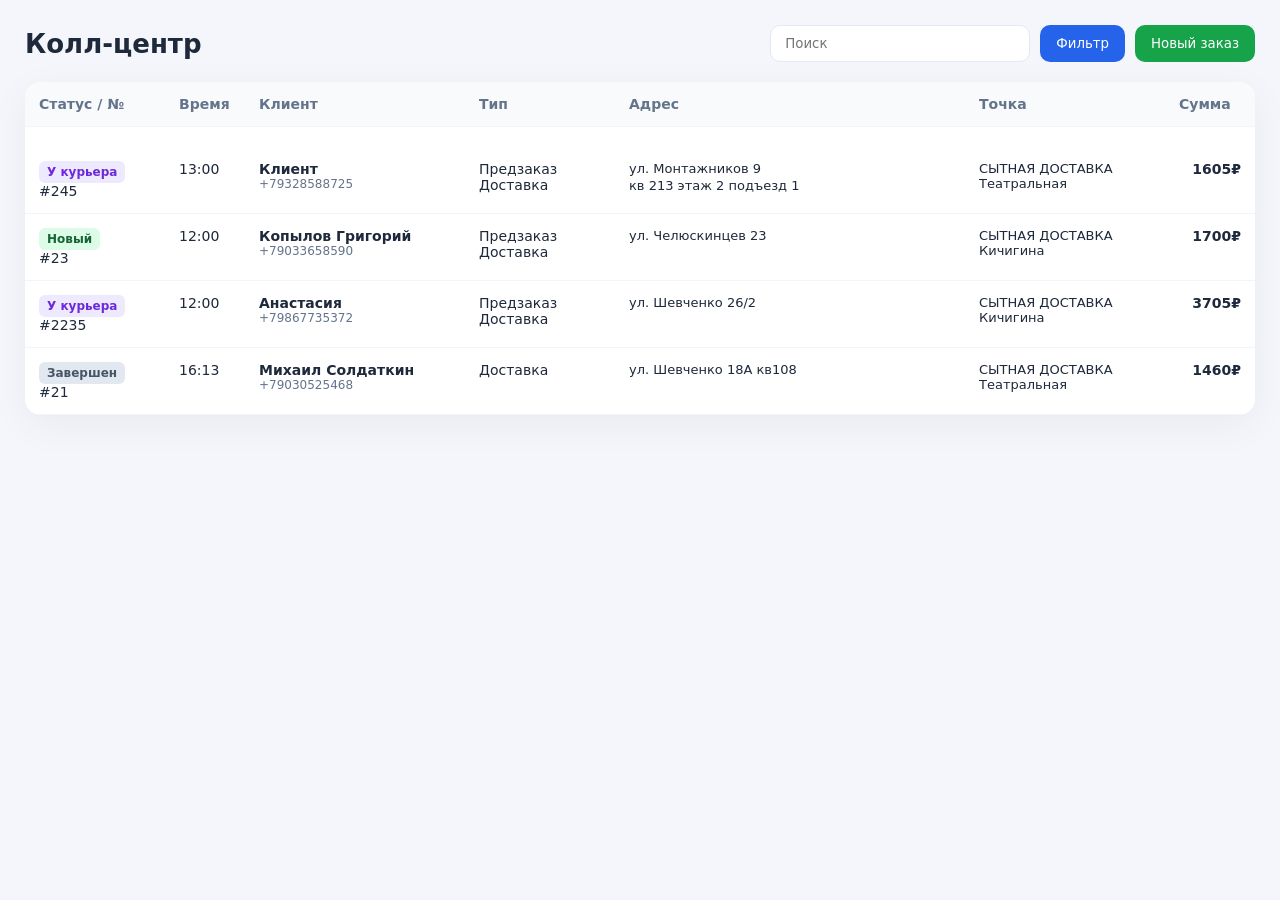
==== test/index.html @ 9513e7e0 "Create test/index.html" ====
<!DOCTYPE html>
<html lang="ru">
<head>
<meta charset="UTF-8">
<title>Колл-центр — POLIHOV DEV STUDIO</title>

<meta name="viewport" content="width=device-width, initial-scale=1">

<style>

*{
box-sizing:border-box;
margin:0;
padding:0;
font-family:system-ui,-apple-system,Segoe UI,Roboto;
}

body{
background:#f4f6fb;
color:#1e293b;
}

.wrapper{
max-width:1500px;
margin:auto;
padding:25px;
}

.header{
display:flex;
justify-content:space-between;
align-items:center;
margin-bottom:20px;
}

.title{
font-size:26px;
font-weight:600;
}

.controls{
display:flex;
gap:10px;
}

.search{
background:white;
border:1px solid #e2e8f0;
padding:10px 14px;
border-radius:10px;
width:260px;
}

.btn{
border:none;
padding:10px 16px;
border-radius:10px;
cursor:pointer;
font-weight:500;
}

.btn-filter{
background:#2563eb;
color:white;
}

.btn-new{
background:#16a34a;
color:white;
}

.table{
background:white;
border-radius:16px;
overflow:hidden;
box-shadow:0 10px 40px rgba(0,0,0,0.05);
}

.row{
display:grid;
grid-template-columns:
140px
80px
220px
150px
1fr
200px
90px;

border-bottom:1px solid #f1f5f9;
}

.row.header{
background:#f8fafc;
font-size:13px;
color:#64748b;
font-weight:600;
}

.cell{
padding:14px;
font-size:14px;
}

.status{
display:inline-block;
padding:4px 8px;
border-radius:6px;
font-size:12px;
font-weight:600;
}

.status.new{
background:#dcfce7;
color:#166534;
}

.status.courier{
background:#ede9fe;
color:#6d28d9;
}

.status.done{
background:#e2e8f0;
color:#475569;
}

.status.cancel{
background:#fee2e2;
color:#991b1b;
}

.client{
font-weight:600;
}

.phone{
font-size:12px;
color:#64748b;
}

.address{
font-size:13px;
line-height:1.3;
}

.branch{
font-size:13px;
font-weight:500;
}

.price{
font-weight:600;
text-align:right;
}

.row:hover{
background:#f9fafb;
cursor:pointer;
}

</style>
</head>


<body>

<div class="wrapper">

<div class="header">

<div class="title">
Колл-центр
</div>

<div class="controls">

<input class="search" placeholder="Поиск">

<button class="btn btn-filter">
Фильтр
</button>

<button class="btn btn-new">
Новый заказ
</button>

</div>

</div>


<div class="table">

<div class="row header">
<div class="cell">Статус / №</div>
<div class="cell">Время</div>
<div class="cell">Клиент</div>
<div class="cell">Тип</div>
<div class="cell">Адрес</div>
<div class="cell">Точка</div>
<div class="cell">Сумма</div>
</div>



<div class="row">

<div class="cell">
<div class="status courier">У курьера</div>
<div>#245</div>
</div>

<div class="cell">13:00</div>

<div class="cell">
<div class="client">Клиент</div>
<div class="phone">+79328588725</div>
</div>

<div class="cell">
Предзаказ<br>Доставка
</div>

<div class="cell address">
ул. Монтажников 9<br>
кв 213 этаж 2 подъезд 1
</div>

<div class="cell branch">
СЫТНАЯ ДОСТАВКА<br>
Театральная
</div>

<div class="cell price">
1605₽
</div>

</div>



<div class="row">

<div class="cell">
<div class="status new">Новый</div>
<div>#23</div>
</div>

<div class="cell">12:00</div>

<div class="cell">
<div class="client">Копылов Григорий</div>
<div class="phone">+79033658590</div>
</div>

<div class="cell">
Предзаказ<br>Доставка
</div>

<div class="cell address">
ул. Челюскинцев 23
</div>

<div class="cell branch">
СЫТНАЯ ДОСТАВКА<br>
Кичигина
</div>

<div class="cell price">
1700₽
</div>

</div>



<div class="row">

<div class="cell">
<div class="status courier">У курьера</div>
<div>#2235</div>
</div>

<div class="cell">12:00</div>

<div class="cell">
<div class="client">Анастасия</div>
<div class="phone">+79867735372</div>
</div>

<div class="cell">
Предзаказ<br>Доставка
</div>

<div class="cell address">
ул. Шевченко 26/2
</div>

<div class="cell branch">
СЫТНАЯ ДОСТАВКА<br>
Кичигина
</div>

<div class="cell price">
3705₽
</div>

</div>



<div class="row">

<div class="cell">
<div class="status done">Завершен</div>
<div>#21</div>
</div>

<div class="cell">16:13</div>

<div class="cell">
<div class="client">Михаил Солдаткин</div>
<div class="phone">+79030525468</div>
</div>

<div class="cell">
Доставка
</div>

<div class="cell address">
ул. Шевченко 18А кв108
</div>

<div class="cell branch">
СЫТНАЯ ДОСТАВКА<br>
Театральная
</div>

<div class="cell price">
1460₽
</div>

</div>



</div>

</div>

</body>
</html>
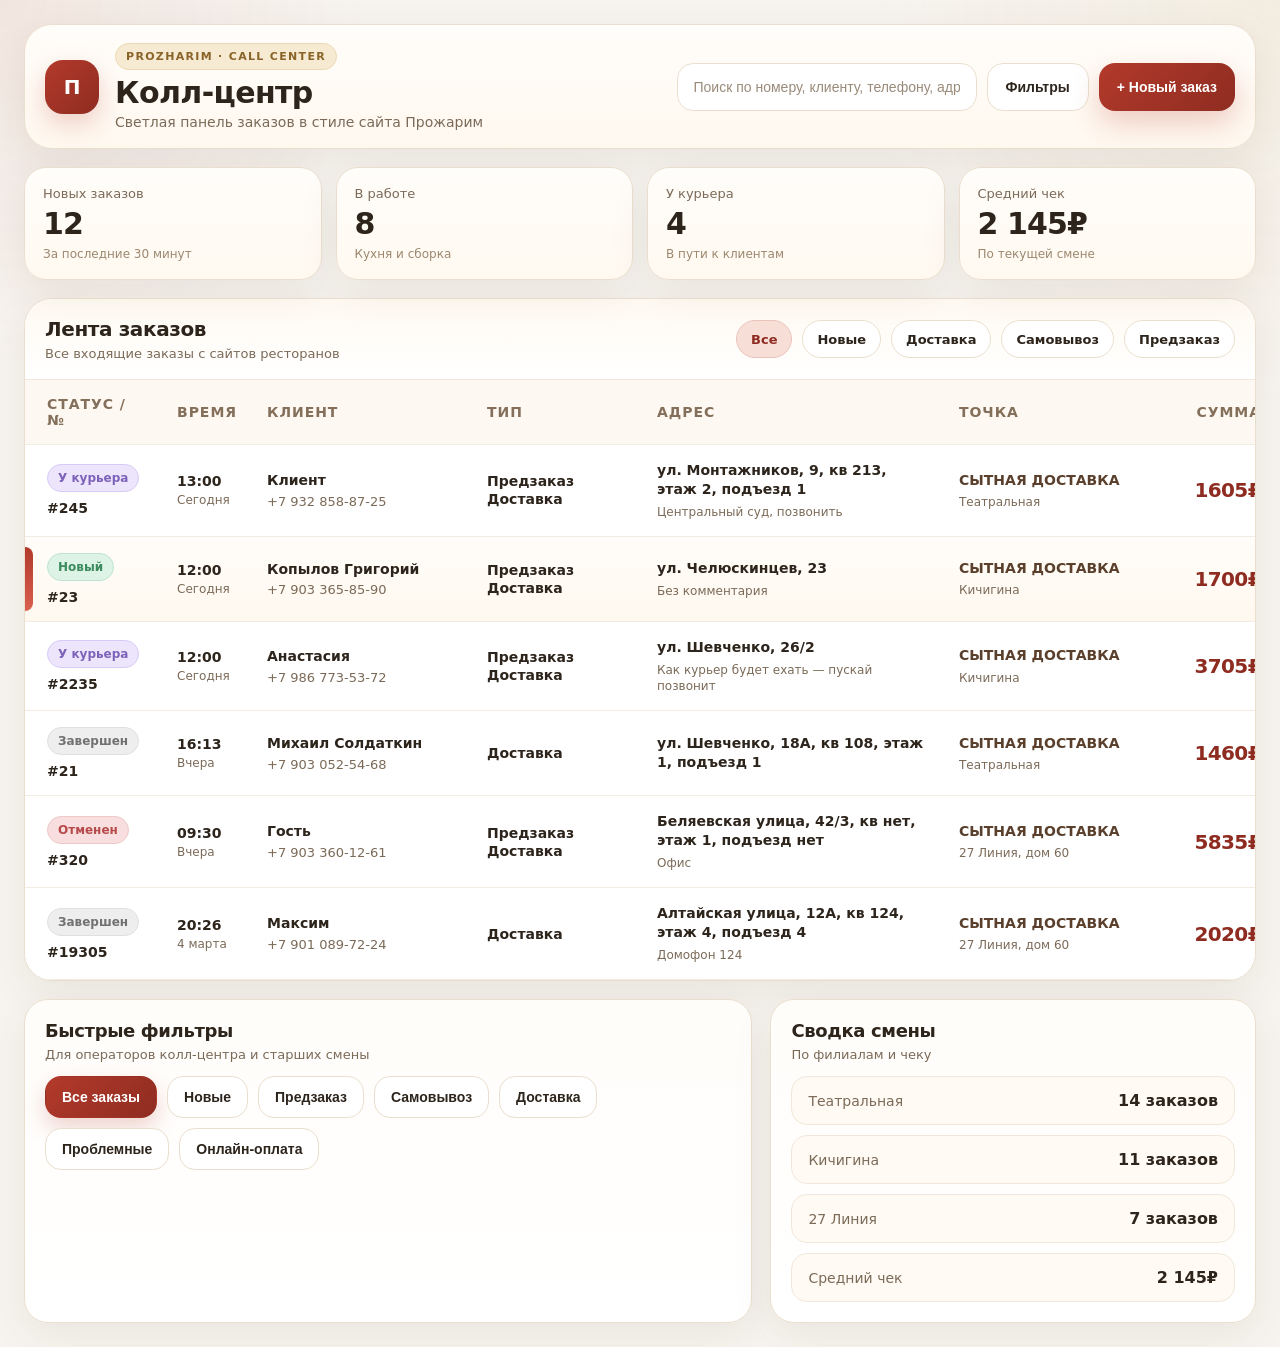
==== commit 059ec8d6: "Update index.html" ====
--- a/test/index.html
+++ b/test/index.html
@@ -1,353 +1,864 @@
 <!DOCTYPE html>
 <html lang="ru">
 <head>
-<meta charset="UTF-8">
-<title>Колл-центр — POLIHOV DEV STUDIO</title>
-
-<meta name="viewport" content="width=device-width, initial-scale=1">
-
-<style>
-
-*{
-box-sizing:border-box;
-margin:0;
-padding:0;
-font-family:system-ui,-apple-system,Segoe UI,Roboto;
-}
-
-body{
-background:#f4f6fb;
-color:#1e293b;
-}
-
-.wrapper{
-max-width:1500px;
-margin:auto;
-padding:25px;
-}
-
-.header{
-display:flex;
-justify-content:space-between;
-align-items:center;
-margin-bottom:20px;
-}
-
-.title{
-font-size:26px;
-font-weight:600;
-}
-
-.controls{
-display:flex;
-gap:10px;
-}
-
-.search{
-background:white;
-border:1px solid #e2e8f0;
-padding:10px 14px;
-border-radius:10px;
-width:260px;
-}
-
-.btn{
-border:none;
-padding:10px 16px;
-border-radius:10px;
-cursor:pointer;
-font-weight:500;
-}
-
-.btn-filter{
-background:#2563eb;
-color:white;
-}
-
-.btn-new{
-background:#16a34a;
-color:white;
-}
-
-.table{
-background:white;
-border-radius:16px;
-overflow:hidden;
-box-shadow:0 10px 40px rgba(0,0,0,0.05);
-}
-
-.row{
-display:grid;
-grid-template-columns:
-140px
-80px
-220px
-150px
-1fr
-200px
-90px;
-
-border-bottom:1px solid #f1f5f9;
-}
-
-.row.header{
-background:#f8fafc;
-font-size:13px;
-color:#64748b;
-font-weight:600;
-}
-
-.cell{
-padding:14px;
-font-size:14px;
-}
-
-.status{
-display:inline-block;
-padding:4px 8px;
-border-radius:6px;
-font-size:12px;
-font-weight:600;
-}
-
-.status.new{
-background:#dcfce7;
-color:#166534;
-}
-
-.status.courier{
-background:#ede9fe;
-color:#6d28d9;
-}
-
-.status.done{
-background:#e2e8f0;
-color:#475569;
-}
-
-.status.cancel{
-background:#fee2e2;
-color:#991b1b;
-}
-
-.client{
-font-weight:600;
-}
-
-.phone{
-font-size:12px;
-color:#64748b;
-}
-
-.address{
-font-size:13px;
-line-height:1.3;
-}
-
-.branch{
-font-size:13px;
-font-weight:500;
-}
-
-.price{
-font-weight:600;
-text-align:right;
-}
-
-.row:hover{
-background:#f9fafb;
-cursor:pointer;
-}
-
-</style>
+  <meta charset="UTF-8" />
+  <meta name="viewport" content="width=device-width, initial-scale=1.0" />
+  <title>Колл-центр — Прожарим</title>
+  <style>
+    :root{
+      --bg:#f7f4ef;
+      --bg-soft:#fcfaf7;
+      --panel:#ffffff;
+      --panel-2:#fffaf3;
+      --line:#eadfce;
+      --line-soft:#f1e8db;
+      --text:#2d241c;
+      --muted:#7b6a58;
+      --accent:#b23a2b;
+      --accent-dark:#8f2c21;
+      --accent-soft:#f7dfd8;
+      --gold:#c6923c;
+      --gold-soft:#f6ead2;
+      --green:#3d8b5f;
+      --green-soft:#ddf3e5;
+      --violet:#7c62b8;
+      --violet-soft:#ece5fb;
+      --gray:#8c8c8c;
+      --gray-soft:#eeeeee;
+      --red:#b64a4a;
+      --red-soft:#f8dede;
+      --shadow:0 12px 40px rgba(78, 51, 26, 0.08);
+      --radius:22px;
+      --radius-sm:14px;
+    }
+
+    *{
+      box-sizing:border-box;
+      margin:0;
+      padding:0;
+    }
+
+    html,body{
+      width:100%;
+      min-height:100%;
+      font-family: Inter, system-ui, -apple-system, Segoe UI, Roboto, Arial, sans-serif;
+      background:
+        radial-gradient(circle at top right, rgba(198,146,60,0.08), transparent 22%),
+        radial-gradient(circle at top left, rgba(178,58,43,0.08), transparent 20%),
+        var(--bg);
+      color:var(--text);
+    }
+
+    body{
+      padding:24px;
+    }
+
+    .app{
+      max-width:1500px;
+      margin:0 auto;
+    }
+
+    .topbar{
+      display:flex;
+      align-items:center;
+      justify-content:space-between;
+      gap:20px;
+      margin-bottom:18px;
+      padding:18px 20px;
+      background:linear-gradient(180deg, #fffdfa 0%, #fff8ef 100%);
+      border:1px solid var(--line);
+      border-radius:28px;
+      box-shadow:var(--shadow);
+    }
+
+    .brand{
+      display:flex;
+      align-items:center;
+      gap:16px;
+      min-width:0;
+    }
+
+    .brand-logo{
+      width:54px;
+      height:54px;
+      border-radius:18px;
+      background:
+        linear-gradient(135deg, var(--accent) 0%, var(--accent-dark) 100%);
+      display:flex;
+      align-items:center;
+      justify-content:center;
+      color:#fff;
+      font-weight:800;
+      font-size:20px;
+      box-shadow:0 10px 24px rgba(178,58,43,0.22);
+      flex-shrink:0;
+    }
+
+    .brand-text{
+      min-width:0;
+    }
+
+    .brand-badge{
+      display:inline-flex;
+      align-items:center;
+      gap:8px;
+      padding:6px 10px;
+      margin-bottom:8px;
+      border-radius:999px;
+      background:var(--gold-soft);
+      color:#8a6328;
+      border:1px solid #edd8b1;
+      font-size:11px;
+      font-weight:700;
+      letter-spacing:.12em;
+      text-transform:uppercase;
+    }
+
+    .brand-title{
+      font-size:30px;
+      font-weight:800;
+      letter-spacing:-0.02em;
+      line-height:1;
+    }
+
+    .brand-subtitle{
+      margin-top:6px;
+      color:var(--muted);
+      font-size:14px;
+    }
+
+    .top-actions{
+      display:flex;
+      align-items:center;
+      gap:10px;
+      flex-wrap:wrap;
+      justify-content:flex-end;
+    }
+
+    .search{
+      width:300px;
+      max-width:100%;
+      height:48px;
+      border-radius:16px;
+      border:1px solid var(--line);
+      background:var(--panel);
+      padding:0 16px;
+      outline:none;
+      color:var(--text);
+      font-size:14px;
+      box-shadow: inset 0 1px 0 rgba(255,255,255,0.9);
+    }
+
+    .search::placeholder{
+      color:#9a8a79;
+    }
+
+    .btn{
+      height:48px;
+      padding:0 18px;
+      border:none;
+      border-radius:16px;
+      font-size:14px;
+      font-weight:700;
+      cursor:pointer;
+      transition:.18s ease;
+      display:inline-flex;
+      align-items:center;
+      gap:10px;
+    }
+
+    .btn:hover{
+      transform:translateY(-1px);
+    }
+
+    .btn-filter{
+      background:#fff;
+      color:var(--text);
+      border:1px solid var(--line);
+    }
+
+    .btn-new{
+      background:linear-gradient(135deg, var(--accent) 0%, var(--accent-dark) 100%);
+      color:#fff;
+      box-shadow:0 12px 28px rgba(178,58,43,0.24);
+    }
+
+    .stats{
+      display:grid;
+      grid-template-columns:repeat(4,1fr);
+      gap:14px;
+      margin-bottom:18px;
+    }
+
+    .stat{
+      background:linear-gradient(180deg, #fffdfa 0%, #fff9f0 100%);
+      border:1px solid var(--line);
+      border-radius:22px;
+      padding:18px 18px;
+      box-shadow:var(--shadow);
+    }
+
+    .stat-label{
+      color:var(--muted);
+      font-size:13px;
+      margin-bottom:8px;
+    }
+
+    .stat-value{
+      font-size:30px;
+      font-weight:800;
+      line-height:1;
+      letter-spacing:-0.03em;
+    }
+
+    .stat-note{
+      margin-top:8px;
+      font-size:12px;
+      color:#9c886f;
+    }
+
+    .orders-wrap{
+      background:var(--panel);
+      border:1px solid var(--line);
+      border-radius:28px;
+      box-shadow:var(--shadow);
+      overflow:hidden;
+    }
+
+    .orders-head{
+      display:flex;
+      align-items:center;
+      justify-content:space-between;
+      gap:14px;
+      padding:18px 20px;
+      background:linear-gradient(180deg, #fffaf2 0%, #fff 100%);
+      border-bottom:1px solid var(--line-soft);
+    }
+
+    .orders-head-left h2{
+      font-size:20px;
+      font-weight:800;
+      letter-spacing:-0.02em;
+    }
+
+    .orders-head-left p{
+      margin-top:5px;
+      color:var(--muted);
+      font-size:13px;
+    }
+
+    .chips{
+      display:flex;
+      flex-wrap:wrap;
+      gap:10px;
+    }
+
+    .chip{
+      height:38px;
+      padding:0 14px;
+      display:inline-flex;
+      align-items:center;
+      border-radius:999px;
+      border:1px solid var(--line);
+      background:#fff;
+      color:var(--text);
+      font-size:13px;
+      font-weight:700;
+    }
+
+    .chip.active{
+      background:var(--accent-soft);
+      color:var(--accent-dark);
+      border-color:#ebc3bb;
+    }
+
+    .table{
+      width:100%;
+      overflow:auto;
+    }
+
+    .table-grid{
+      min-width:1250px;
+    }
+
+    .table-row{
+      display:grid;
+      grid-template-columns:8px 130px 90px 220px 170px 1.6fr 220px 110px;
+      align-items:stretch;
+      border-bottom:1px solid #f3ece2;
+      background:#fff;
+      transition:.18s ease;
+    }
+
+    .table-row:hover{
+      background:#fffaf5;
+    }
+
+    .table-row.header{
+      background:#fdf8f1;
+      color:#846f5a;
+      font-size:12px;
+      font-weight:800;
+      letter-spacing:.08em;
+      text-transform:uppercase;
+    }
+
+    .table-row.selected{
+      background:linear-gradient(180deg, #fffdf9 0%, #fff8ef 100%);
+    }
+
+    .line{
+      background:transparent;
+    }
+
+    .table-row.selected .line{
+      background:linear-gradient(180deg, var(--accent) 0%, #d95f4e 100%);
+      border-radius:0 8px 8px 0;
+      margin:10px 0;
+    }
+
+    .cell{
+      padding:16px 14px;
+      font-size:14px;
+      display:flex;
+      flex-direction:column;
+      justify-content:center;
+    }
+
+    .cell.right{
+      align-items:flex-end;
+      text-align:right;
+    }
+
+    .status{
+      display:inline-flex;
+      align-items:center;
+      width:max-content;
+      padding:6px 10px;
+      border-radius:999px;
+      font-size:12px;
+      font-weight:800;
+      margin-bottom:8px;
+      border:1px solid transparent;
+    }
+
+    .status.new{
+      background:var(--green-soft);
+      color:var(--green);
+      border-color:#bde3cc;
+    }
+
+    .status.courier{
+      background:var(--violet-soft);
+      color:var(--violet);
+      border-color:#d8caf8;
+    }
+
+    .status.done{
+      background:var(--gray-soft);
+      color:#717171;
+      border-color:#e0e0e0;
+    }
+
+    .status.cancel{
+      background:var(--red-soft);
+      color:var(--red);
+      border-color:#efc8c8;
+    }
+
+    .order-id{
+      font-weight:800;
+      color:var(--text);
+    }
+
+    .time-main{
+      font-weight:800;
+    }
+
+    .time-sub{
+      margin-top:4px;
+      color:var(--muted);
+      font-size:12px;
+    }
+
+    .client-name{
+      font-weight:800;
+      line-height:1.2;
+    }
+
+    .client-phone{
+      margin-top:5px;
+      font-size:13px;
+      color:var(--muted);
+    }
+
+    .type-main{
+      line-height:1.3;
+      font-weight:700;
+    }
+
+    .address-main{
+      line-height:1.35;
+      font-weight:600;
+    }
+
+    .address-note{
+      margin-top:5px;
+      color:var(--muted);
+      font-size:12px;
+      line-height:1.35;
+    }
+
+    .point-main{
+      font-weight:800;
+      line-height:1.3;
+      color:#5a402c;
+    }
+
+    .sum{
+      font-size:20px;
+      font-weight:900;
+      letter-spacing:-0.03em;
+      color:var(--accent-dark);
+    }
+
+    .bottom-panels{
+      margin-top:18px;
+      display:grid;
+      grid-template-columns:1.2fr .8fr;
+      gap:18px;
+    }
+
+    .panel{
+      background:linear-gradient(180deg, #fffdfa 0%, #fff 100%);
+      border:1px solid var(--line);
+      border-radius:24px;
+      padding:20px;
+      box-shadow:var(--shadow);
+    }
+
+    .panel h3{
+      font-size:18px;
+      font-weight:800;
+      letter-spacing:-0.02em;
+    }
+
+    .panel p{
+      color:var(--muted);
+      font-size:13px;
+      margin-top:6px;
+      margin-bottom:14px;
+    }
+
+    .filter-list{
+      display:flex;
+      flex-wrap:wrap;
+      gap:10px;
+    }
+
+    .filter-btn{
+      padding:12px 16px;
+      border-radius:16px;
+      border:1px solid var(--line);
+      background:#fff;
+      font-size:14px;
+      font-weight:700;
+      color:var(--text);
+      cursor:pointer;
+      transition:.18s ease;
+    }
+
+    .filter-btn.active{
+      background:linear-gradient(135deg, var(--accent) 0%, var(--accent-dark) 100%);
+      color:#fff;
+      border-color:transparent;
+      box-shadow:0 10px 22px rgba(178,58,43,0.22);
+    }
+
+    .summary-list{
+      display:flex;
+      flex-direction:column;
+      gap:10px;
+    }
+
+    .summary-item{
+      display:flex;
+      justify-content:space-between;
+      align-items:center;
+      gap:12px;
+      padding:14px 16px;
+      border-radius:16px;
+      background:var(--panel-2);
+      border:1px solid var(--line-soft);
+    }
+
+    .summary-item span:first-child{
+      color:var(--muted);
+      font-size:14px;
+    }
+
+    .summary-item span:last-child{
+      font-weight:800;
+      color:var(--text);
+    }
+
+    @media (max-width: 1100px){
+      .stats{
+        grid-template-columns:repeat(2,1fr);
+      }
+
+      .bottom-panels{
+        grid-template-columns:1fr;
+      }
+    }
+
+    @media (max-width: 820px){
+      body{
+        padding:14px;
+      }
+
+      .topbar{
+        flex-direction:column;
+        align-items:stretch;
+        border-radius:22px;
+      }
+
+      .top-actions{
+        justify-content:stretch;
+      }
+
+      .search{
+        width:100%;
+      }
+
+      .btn{
+        flex:1;
+        justify-content:center;
+      }
+
+      .stats{
+        grid-template-columns:1fr 1fr;
+      }
+
+      .brand-title{
+        font-size:24px;
+      }
+
+      .orders-head{
+        flex-direction:column;
+        align-items:stretch;
+      }
+    }
+
+    @media (max-width: 560px){
+      .stats{
+        grid-template-columns:1fr;
+      }
+
+      .brand{
+        align-items:flex-start;
+      }
+
+      .brand-logo{
+        width:46px;
+        height:46px;
+        border-radius:15px;
+        font-size:18px;
+      }
+
+      .brand-title{
+        font-size:22px;
+      }
+    }
+  </style>
 </head>
-
-
 <body>
-
-<div class="wrapper">
-
-<div class="header">
-
-<div class="title">
-Колл-центр
-</div>
-
-<div class="controls">
-
-<input class="search" placeholder="Поиск">
-
-<button class="btn btn-filter">
-Фильтр
-</button>
-
-<button class="btn btn-new">
-Новый заказ
-</button>
-
-</div>
-
-</div>
-
-
-<div class="table">
-
-<div class="row header">
-<div class="cell">Статус / №</div>
-<div class="cell">Время</div>
-<div class="cell">Клиент</div>
-<div class="cell">Тип</div>
-<div class="cell">Адрес</div>
-<div class="cell">Точка</div>
-<div class="cell">Сумма</div>
-</div>
-
-
-
-<div class="row">
-
-<div class="cell">
-<div class="status courier">У курьера</div>
-<div>#245</div>
-</div>
-
-<div class="cell">13:00</div>
-
-<div class="cell">
-<div class="client">Клиент</div>
-<div class="phone">+79328588725</div>
-</div>
-
-<div class="cell">
-Предзаказ<br>Доставка
-</div>
-
-<div class="cell address">
-ул. Монтажников 9<br>
-кв 213 этаж 2 подъезд 1
-</div>
-
-<div class="cell branch">
-СЫТНАЯ ДОСТАВКА<br>
-Театральная
-</div>
-
-<div class="cell price">
-1605₽
-</div>
-
-</div>
-
-
-
-<div class="row">
-
-<div class="cell">
-<div class="status new">Новый</div>
-<div>#23</div>
-</div>
-
-<div class="cell">12:00</div>
-
-<div class="cell">
-<div class="client">Копылов Григорий</div>
-<div class="phone">+79033658590</div>
-</div>
-
-<div class="cell">
-Предзаказ<br>Доставка
-</div>
-
-<div class="cell address">
-ул. Челюскинцев 23
-</div>
-
-<div class="cell branch">
-СЫТНАЯ ДОСТАВКА<br>
-Кичигина
-</div>
-
-<div class="cell price">
-1700₽
-</div>
-
-</div>
-
-
-
-<div class="row">
-
-<div class="cell">
-<div class="status courier">У курьера</div>
-<div>#2235</div>
-</div>
-
-<div class="cell">12:00</div>
-
-<div class="cell">
-<div class="client">Анастасия</div>
-<div class="phone">+79867735372</div>
-</div>
-
-<div class="cell">
-Предзаказ<br>Доставка
-</div>
-
-<div class="cell address">
-ул. Шевченко 26/2
-</div>
-
-<div class="cell branch">
-СЫТНАЯ ДОСТАВКА<br>
-Кичигина
-</div>
-
-<div class="cell price">
-3705₽
-</div>
-
-</div>
-
-
-
-<div class="row">
-
-<div class="cell">
-<div class="status done">Завершен</div>
-<div>#21</div>
-</div>
-
-<div class="cell">16:13</div>
-
-<div class="cell">
-<div class="client">Михаил Солдаткин</div>
-<div class="phone">+79030525468</div>
-</div>
-
-<div class="cell">
-Доставка
-</div>
-
-<div class="cell address">
-ул. Шевченко 18А кв108
-</div>
-
-<div class="cell branch">
-СЫТНАЯ ДОСТАВКА<br>
-Театральная
-</div>
-
-<div class="cell price">
-1460₽
-</div>
-
-</div>
-
-
-
-</div>
-
-</div>
-
+  <div class="app">
+
+    <div class="topbar">
+      <div class="brand">
+        <div class="brand-logo">П</div>
+        <div class="brand-text">
+          <div class="brand-badge">PROZHARIM · CALL CENTER</div>
+          <div class="brand-title">Колл-центр</div>
+          <div class="brand-subtitle">Светлая панель заказов в стиле сайта Прожарим</div>
+        </div>
+      </div>
+
+      <div class="top-actions">
+        <input class="search" type="text" placeholder="Поиск по номеру, клиенту, телефону, адресу">
+        <button class="btn btn-filter">Фильтры</button>
+        <button class="btn btn-new">+ Новый заказ</button>
+      </div>
+    </div>
+
+    <div class="stats">
+      <div class="stat">
+        <div class="stat-label">Новых заказов</div>
+        <div class="stat-value">12</div>
+        <div class="stat-note">За последние 30 минут</div>
+      </div>
+      <div class="stat">
+        <div class="stat-label">В работе</div>
+        <div class="stat-value">8</div>
+        <div class="stat-note">Кухня и сборка</div>
+      </div>
+      <div class="stat">
+        <div class="stat-label">У курьера</div>
+        <div class="stat-value">4</div>
+        <div class="stat-note">В пути к клиентам</div>
+      </div>
+      <div class="stat">
+        <div class="stat-label">Средний чек</div>
+        <div class="stat-value">2 145₽</div>
+        <div class="stat-note">По текущей смене</div>
+      </div>
+    </div>
+
+    <div class="orders-wrap">
+      <div class="orders-head">
+        <div class="orders-head-left">
+          <h2>Лента заказов</h2>
+          <p>Все входящие заказы с сайтов ресторанов</p>
+        </div>
+
+        <div class="chips">
+          <div class="chip active">Все</div>
+          <div class="chip">Новые</div>
+          <div class="chip">Доставка</div>
+          <div class="chip">Самовывоз</div>
+          <div class="chip">Предзаказ</div>
+        </div>
+      </div>
+
+      <div class="table">
+        <div class="table-grid">
+
+          <div class="table-row header">
+            <div class="line"></div>
+            <div class="cell">Статус / №</div>
+            <div class="cell">Время</div>
+            <div class="cell">Клиент</div>
+            <div class="cell">Тип</div>
+            <div class="cell">Адрес</div>
+            <div class="cell">Точка</div>
+            <div class="cell right">Сумма</div>
+          </div>
+
+          <div class="table-row">
+            <div class="line"></div>
+            <div class="cell">
+              <div class="status courier">У курьера</div>
+              <div class="order-id">#245</div>
+            </div>
+            <div class="cell">
+              <div class="time-main">13:00</div>
+              <div class="time-sub">Сегодня</div>
+            </div>
+            <div class="cell">
+              <div class="client-name">Клиент</div>
+              <div class="client-phone">+7 932 858-87-25</div>
+            </div>
+            <div class="cell">
+              <div class="type-main">Предзаказ</div>
+              <div class="type-main">Доставка</div>
+            </div>
+            <div class="cell">
+              <div class="address-main">ул. Монтажников, 9, кв 213, этаж 2, подъезд 1</div>
+              <div class="address-note">Центральный суд, позвонить</div>
+            </div>
+            <div class="cell">
+              <div class="point-main">СЫТНАЯ ДОСТАВКА</div>
+              <div class="address-note">Театральная</div>
+            </div>
+            <div class="cell right">
+              <div class="sum">1605₽</div>
+            </div>
+          </div>
+
+          <div class="table-row selected">
+            <div class="line"></div>
+            <div class="cell">
+              <div class="status new">Новый</div>
+              <div class="order-id">#23</div>
+            </div>
+            <div class="cell">
+              <div class="time-main">12:00</div>
+              <div class="time-sub">Сегодня</div>
+            </div>
+            <div class="cell">
+              <div class="client-name">Копылов Григорий</div>
+              <div class="client-phone">+7 903 365-85-90</div>
+            </div>
+            <div class="cell">
+              <div class="type-main">Предзаказ</div>
+              <div class="type-main">Доставка</div>
+            </div>
+            <div class="cell">
+              <div class="address-main">ул. Челюскинцев, 23</div>
+              <div class="address-note">Без комментария</div>
+            </div>
+            <div class="cell">
+              <div class="point-main">СЫТНАЯ ДОСТАВКА</div>
+              <div class="address-note">Кичигина</div>
+            </div>
+            <div class="cell right">
+              <div class="sum">1700₽</div>
+            </div>
+          </div>
+
+          <div class="table-row">
+            <div class="line"></div>
+            <div class="cell">
+              <div class="status courier">У курьера</div>
+              <div class="order-id">#2235</div>
+            </div>
+            <div class="cell">
+              <div class="time-main">12:00</div>
+              <div class="time-sub">Сегодня</div>
+            </div>
+            <div class="cell">
+              <div class="client-name">Анастасия</div>
+              <div class="client-phone">+7 986 773-53-72</div>
+            </div>
+            <div class="cell">
+              <div class="type-main">Предзаказ</div>
+              <div class="type-main">Доставка</div>
+            </div>
+            <div class="cell">
+              <div class="address-main">ул. Шевченко, 26/2</div>
+              <div class="address-note">Как курьер будет ехать — пускай позвонит</div>
+            </div>
+            <div class="cell">
+              <div class="point-main">СЫТНАЯ ДОСТАВКА</div>
+              <div class="address-note">Кичигина</div>
+            </div>
+            <div class="cell right">
+              <div class="sum">3705₽</div>
+            </div>
+          </div>
+
+          <div class="table-row">
+            <div class="line"></div>
+            <div class="cell">
+              <div class="status done">Завершен</div>
+              <div class="order-id">#21</div>
+            </div>
+            <div class="cell">
+              <div class="time-main">16:13</div>
+              <div class="time-sub">Вчера</div>
+            </div>
+            <div class="cell">
+              <div class="client-name">Михаил Солдаткин</div>
+              <div class="client-phone">+7 903 052-54-68</div>
+            </div>
+            <div class="cell">
+              <div class="type-main">Доставка</div>
+            </div>
+            <div class="cell">
+              <div class="address-main">ул. Шевченко, 18А, кв 108, этаж 1, подъезд 1</div>
+            </div>
+            <div class="cell">
+              <div class="point-main">СЫТНАЯ ДОСТАВКА</div>
+              <div class="address-note">Театральная</div>
+            </div>
+            <div class="cell right">
+              <div class="sum">1460₽</div>
+            </div>
+          </div>
+
+          <div class="table-row">
+            <div class="line"></div>
+            <div class="cell">
+              <div class="status cancel">Отменен</div>
+              <div class="order-id">#320</div>
+            </div>
+            <div class="cell">
+              <div class="time-main">09:30</div>
+              <div class="time-sub">Вчера</div>
+            </div>
+            <div class="cell">
+              <div class="client-name">Гость</div>
+              <div class="client-phone">+7 903 360-12-61</div>
+            </div>
+            <div class="cell">
+              <div class="type-main">Предзаказ</div>
+              <div class="type-main">Доставка</div>
+            </div>
+            <div class="cell">
+              <div class="address-main">Беляевская улица, 42/3, кв нет, этаж 1, подъезд нет</div>
+              <div class="address-note">Офис</div>
+            </div>
+            <div class="cell">
+              <div class="point-main">СЫТНАЯ ДОСТАВКА</div>
+              <div class="address-note">27 Линия, дом 60</div>
+            </div>
+            <div class="cell right">
+              <div class="sum">5835₽</div>
+            </div>
+          </div>
+
+          <div class="table-row">
+            <div class="line"></div>
+            <div class="cell">
+              <div class="status done">Завершен</div>
+              <div class="order-id">#19305</div>
+            </div>
+            <div class="cell">
+              <div class="time-main">20:26</div>
+              <div class="time-sub">4 марта</div>
+            </div>
+            <div class="cell">
+              <div class="client-name">Максим</div>
+              <div class="client-phone">+7 901 089-72-24</div>
+            </div>
+            <div class="cell">
+              <div class="type-main">Доставка</div>
+            </div>
+            <div class="cell">
+              <div class="address-main">Алтайская улица, 12А, кв 124, этаж 4, подъезд 4</div>
+              <div class="address-note">Домофон 124</div>
+            </div>
+            <div class="cell">
+              <div class="point-main">СЫТНАЯ ДОСТАВКА</div>
+              <div class="address-note">27 Линия, дом 60</div>
+            </div>
+            <div class="cell right">
+              <div class="sum">2020₽</div>
+            </div>
+          </div>
+
+        </div>
+      </div>
+    </div>
+
+    <div class="bottom-panels">
+      <div class="panel">
+        <h3>Быстрые фильтры</h3>
+        <p>Для операторов колл-центра и старших смены</p>
+        <div class="filter-list">
+          <button class="filter-btn active">Все заказы</button>
+          <button class="filter-btn">Новые</button>
+          <button class="filter-btn">Предзаказ</button>
+          <button class="filter-btn">Самовывоз</button>
+          <button class="filter-btn">Доставка</button>
+          <button class="filter-btn">Проблемные</button>
+          <button class="filter-btn">Онлайн-оплата</button>
+        </div>
+      </div>
+
+      <div class="panel">
+        <h3>Сводка смены</h3>
+        <p>По филиалам и чеку</p>
+        <div class="summary-list">
+          <div class="summary-item"><span>Театральная</span><span>14 заказов</span></div>
+          <div class="summary-item"><span>Кичигина</span><span>11 заказов</span></div>
+          <div class="summary-item"><span>27 Линия</span><span>7 заказов</span></div>
+          <div class="summary-item"><span>Средний чек</span><span>2 145₽</span></div>
+        </div>
+      </div>
+    </div>
+
+  </div>
 </body>
 </html>
